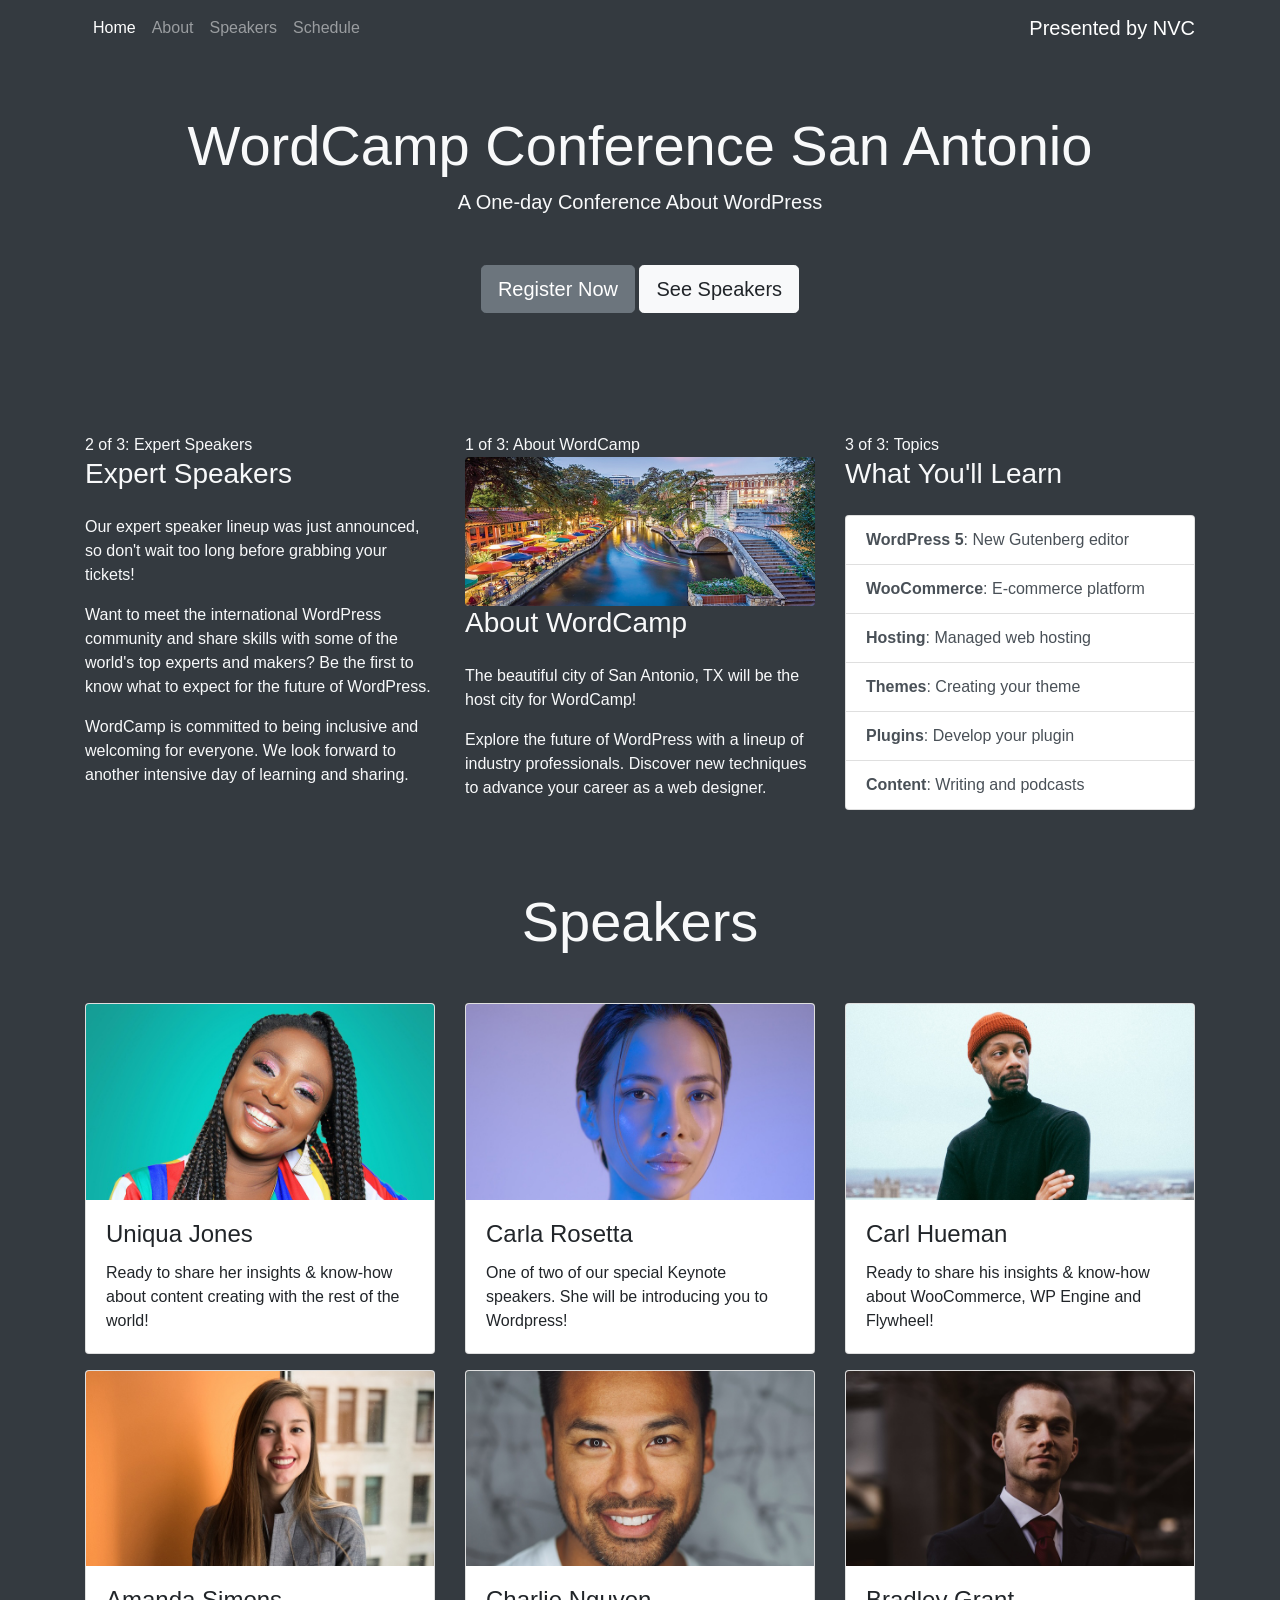
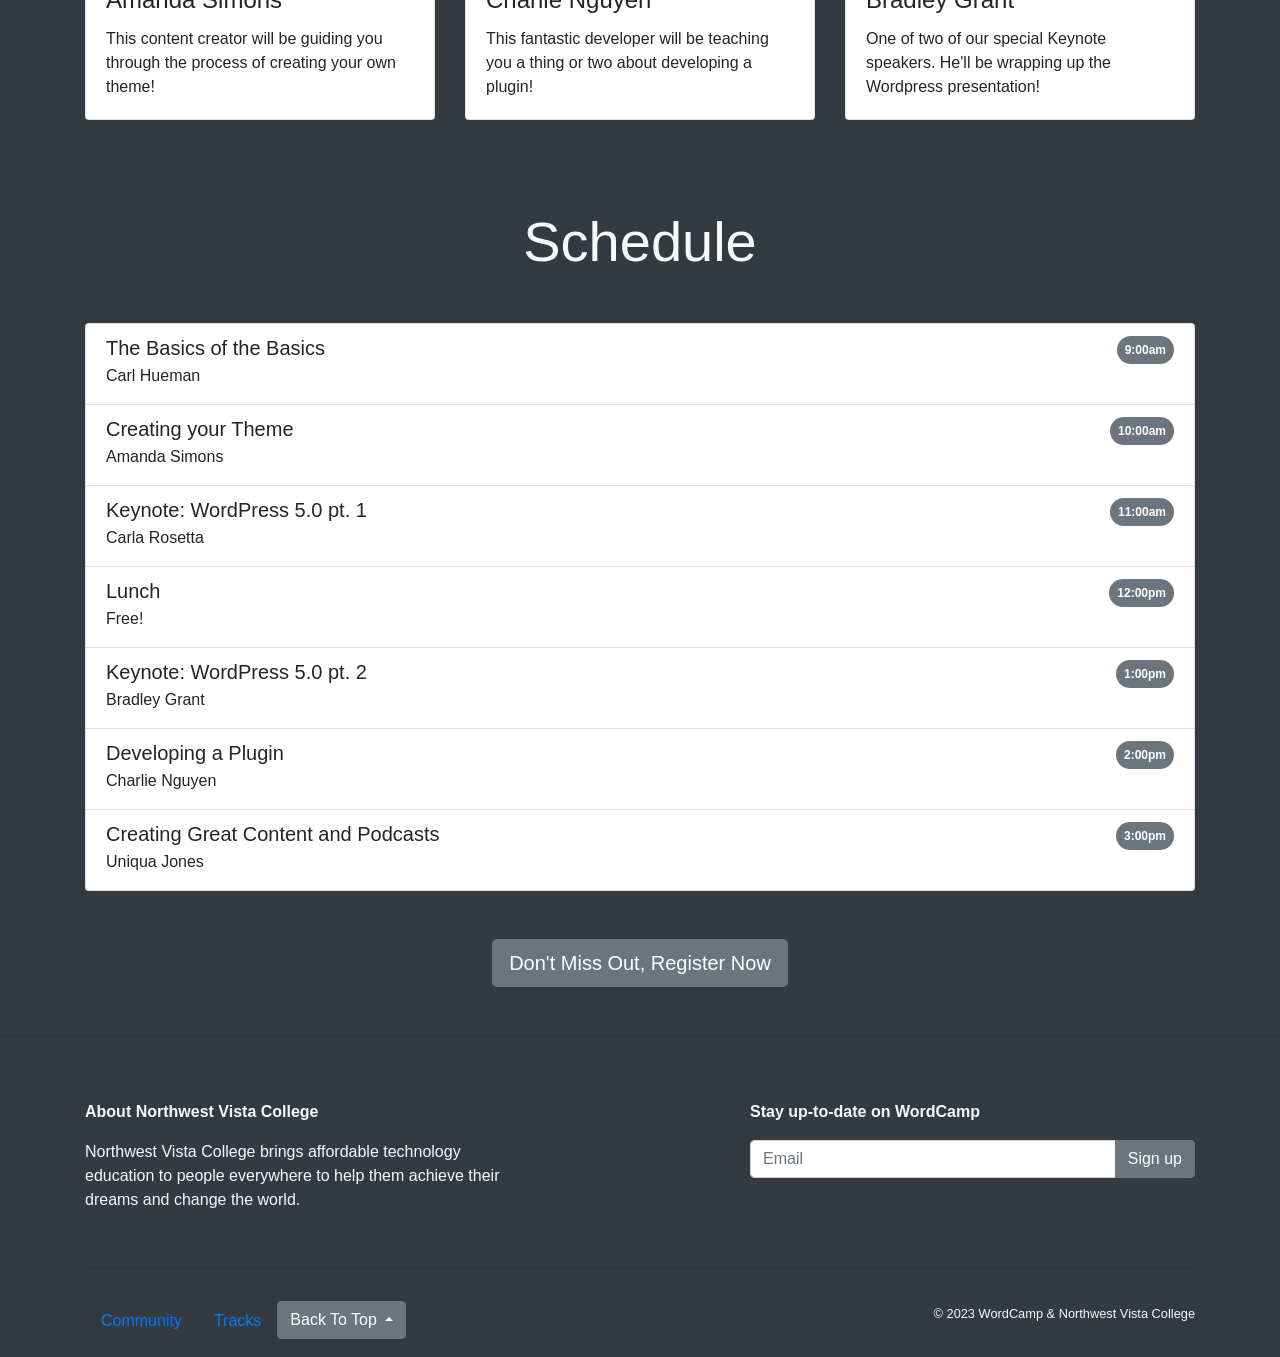
==== index.html @ da89e48f "personalizations" ====
<!doctype html>
<html lang="en">
  <head>
  
    <meta charset="utf-8">
    <meta name="viewport" content="width=device-width, initial-scale=1, shrink-to-fit=no">

 
    <link rel="stylesheet" href="https://cdn.jsdelivr.net/npm/bootstrap@4.3.1/dist/css/bootstrap.min.css" integrity="sha384-ggOyR0iXCbMQv3Xipma34MD+dH/1fQ784/j6cY/iJTQUOhcWr7x9JvoRxT2MZw1T" crossorigin="anonymous">

    <title>WordCamp Conference San Antonio</title>
  </head>
  <body class="bg-dark" data-spy="scroll" data-target=".navbar" id="Home">
    <!-- navbar -->
    <nav class="navbar navbar-expand-lg navbar-dark bg-dark fixed-top">
  <div class="container">
    <a class="navbar-brand order-1 mr-0" href="#" target="_blank">Presented by NVC</a>
    <button class="navbar-toggler" type="button" data-toggle="collapse" data-target="#navbarSupportedContent" aria-controls="navbarSupportedContent" aria-expanded="false" aria-label="Toggle navigation">
      <span class="navbar-toggler-icon"></span>
    </button>
    <div class="collapse navbar-collapse" id="navbarSupportedContent">
      <ul class="navbar-nav mr-auto">
        <li class="nav-item">
          <a class="nav-link" href="#Home">Home <span class="sr-only">(current)</span></a>
        </li>
        <li class="nav-item">
          <a class="nav-link" href="#About">About</a>
        </li>
        <li class="nav-item">
          <a class="nav-link" href="#Speakers">Speakers</a>
        </li>
        <li class="nav-item">
          <a class="nav-link" href="#Schedule">Schedule</a>
        </li>
      </div>
    </div>
  </div>
</nav>
<!-- /navbar -->
<!-- jumbotron -->
<div class="jumbotron jumbotron-fluid bg-dark text-light">
  <div class="container text-sm-center pt-5">
    <h1 class="display-4">WordCamp Conference San Antonio</h1>
    <p class="lead">A One-day Conference About WordPress</p>
    <div class="mt-5">
  <button type="button" class="btn btn-secondary btn-lg" data-toggle="modal" data-target="#register">Register Now</button>
  <a class="btn btn-light btn-lg" href="#Speakers">See Speakers</a>
</div>
  </div>
</div>
<!-- /jumbotron -->
    <div class="container pt-4" id="About">
  <!-- about -->
  <div class="row text-light">
    <div class="col-lg order-lg-2">
      1 of 3: About WordCamp
      <img class="img-fluid rounded" src="downtownSA.jpg" alt="Photo of the Riverwalk at downtown San Antonio, TX">
      <h3 class="mb-4">About WordCamp</h3>
<p>The beautiful city of San Antonio, TX will be the host city for WordCamp!</p>
<p>Explore the future of WordPress with a lineup of industry professionals. Discover new techniques to advance your career as a web designer.</p>
    </div>
    <div class="col-lg order-lg-1">
      2 of 3: Expert Speakers
      <h3 class="mb-4">Expert Speakers</h3>
<p>Our expert speaker lineup was just announced, so don't wait too long before grabbing your tickets!</p>
<p>Want to meet the international WordPress community and share skills with some of the world's top experts and makers? Be the first to know what to expect for the future of WordPress.</p>
<p>WordCamp is committed to being inclusive and welcoming for everyone. We look forward to another intensive day of learning and sharing.</p>
    </div>
    <div class="col-lg order-3">
      3 of 3: Topics
      <h3 class="mb-4">What You'll Learn</h3>
<div class="list-group">
  <a href="#" class="list-group-item list-group-item-action"><strong>WordPress 5</strong>: New Gutenberg editor</a>
  <a href="#" class="list-group-item list-group-item-action"><strong>WooCommerce</strong>: E-commerce platform</a>
  <a href="#" class="list-group-item list-group-item-action"><strong>Hosting</strong>: Managed web hosting</a>
  <a href="#" class="list-group-item list-group-item-action"><strong>Themes</strong>: Creating your theme</a>
  <a href="#" class="list-group-item list-group-item-action"><strong>Plugins</strong>: Develop your plugin</a>
  <a href="#" class="list-group-item list-group-item-action"><strong>Content</strong>: Writing and podcasts</a>
</div>
    </div>
  </div>
  <!-- /about -->
</div>
<!-- Modal -->
<div class="modal fade" id="register" tabindex="-1" role="dialog" aria-labelledby="registerLabel" aria-hidden="true">
  <div class="modal-dialog" role="document">
    <div class="modal-content">
      <div class="modal-header">
        <h5 class="modal-title" id="register">Register for WordCamp Conference</h5>
        <button type="button" class="close" data-dismiss="modal" aria-label="Close">
          <span aria-hidden="true">&times;</span>
        </button>
      </div>
      <div class="modal-body">
<div class="alert alert-dark alert-dismissible fade show" role="alert">
  <strong>Hurry!</strong> Early bird registration ends in two days.
  <button type="button" class="close" data-dismiss="alert" aria-label="Close">
    <span aria-hidden="true">&times;</span>
  </button>
</div>
<form>
  <h5>Basic Information</h5>
  <div class="form-group">
    <label for="inputName">Name:</label>
    <input type="text" class="form-control" id="inputName" placeholder="Name">
  </div>
  <div class="form-group">
    <label for="inputEmail">Email:</label>
    <input type="text" class="form-control" id="inputEmail" placeholder="Email">
  </div>

  <div class="form-group">
  <label for="inputJobRole">Job Role:</label>
  <select id="inputJobRole" class="form-control">
  <option selected>Select</option>
  <option value="1">Web Designer</option>
  <option value="2">WordPress Developer</option>
  <option value="3">Content Creator</option>
  <option>Other</option>
</select>
</div>
<hr>
<h5>Which Topics Interest You The Most?</h5>
<div class="form-group">
  <div class="form-check">
  <input type="checkbox" class="form-check-input" id="checkWordPressPlugins">
  <label class="form-check-label" for="checkWordPressPlugins">WordPress Plugins</label>
</div>
  <div class="form-check">
  <input type="checkbox" class="form-check-input" id="checkPHP">
  <label class="form-check-label" for="checkPHP">PHP</label>
</div>
  <div class="form-check">
  <input type="checkbox" class="form-check-input" id="checkCSSandJavascript">
  <label class="form-check-label" for="checkCSSandJavascript">CSS and Javascript</label>
</div>
  <div class="form-check">
  <input type="checkbox" class="form-check-input" id="checkContentCreation">
  <label class="form-check-label" for="checkContentCreation">Content Creation</label>
</div>
</div>
<hr>
<h5>Payment Information</h5>

    <div class="form-row">
    <div class="form-group col-6">
      <label for="inputCardNumber">Card Number:</label>
      <input type="text" class="form-control" id="inputCardNumber" placeholder="Card Number">
    </div>
    <div class="form-group col-3">
      <label for="inputZipCode">Zip Code:</label>
      <input type="text" class="form-control" id="inputZipCode" placeholder="Zip Code">
    </div>
    <div class="form-group col-3">
      <label for="inputCVV">CVV:</label>
      <input type="text" class="form-control" id="inputCVV" placeholder="CVV">
    </div>
  </div>

  <div class="form-row">
    <div class="form-group col-md-8">
  <label for="inputExpirationMonth">Expiration Month:</label>
  <select id="inputExpirationMonth" class="form-control">
  <option selected>Select</option>
  <option value="1">January</option>
  <option value="2">February</option>
  <option value="3">March</option>
  <option>April</option>
</select>
</div>
<div class="form-group col-md-4">
  <label for="inputExpirationYear">Expiration Year:</label>
  <select id="inputExpirationYear" class="form-control">
  <option selected>Select</option>
  <option value="1">2023</option>
  <option value="2">2024</option>
  <option value="3">2025</option>
  <option>2026</option>
</select>
</div>
</div>
</form>
      </div>
      <div class="modal-footer">
        <button type="button" class="btn btn-secondary" data-dismiss="modal">Close</button>
        <button type="button" class="btn btn-primary">Save changes</button>
      </div>
    </div>
  </div>
</div>
<!-- /Modal -->

<!-- speakers -->
<div class="container pt-4">
<h2 id="Speakers" class="display-4 text-center my-5 text-light">Speakers</h2>
<div class="row">
  <div class="col-md-6 col-lg-4">
    <div class="card mb-3">
  <img class="card-img-top" src="uniquajones.jpg" alt="Uniqua Jones">
  <div class="card-body">
    <h4 class="card-title">Uniqua Jones</h4>
    <p class="card-text">Ready to share her insights &amp know-how about content creating with the rest of the world!</p>
  </div>
</div>
  </div>
  <div class="col-md-6 col-lg-4">
    <div class="card mb-3">
  <img class="card-img-top" src="carlarosetta.jpg" alt="Carla Rosetta">
  <div class="card-body">
    <h4 class="card-title">Carla Rosetta</h4>
    <p class="card-text">One of two of our special Keynote speakers. She will be introducing you to Wordpress!</p>
  </div>
</div>
  </div>
  <div class="col-md-6 col-lg-4">
    <div class="card mb-3">
  <img class="card-img-top" src="carlhueman.jpg" alt="Carl Hueman">
  <div class="card-body">
    <h4 class="card-title">Carl Hueman</h4>
    <p class="card-text"> Ready to share his insights &amp know-how about WooCommerce, WP Engine and Flywheel!</p>
  </div>
</div>
  </div>
  <div class="col-md-6 col-lg-4">
    <div class="card mb-3">
  <img class="card-img-top" src="amandasimons.jpg" alt="Amanda Simons">
  <div class="card-body">
    <h4 class="card-title">Amanda Simons</h4>
    <p class="card-text">This content creator will be guiding you through the process of creating your own theme!</p>
  </div>
</div>
  </div>
  <div class="col-md-6 col-lg-4">
    <div class="card mb-3">
  <img class="card-img-top" src="charlienguyen.jpg" alt="Charlie Nguyen">
  <div class="card-body">
    <h4 class="card-title">Charlie Nguyen</h4>
    <p class="card-text">This fantastic developer will be teaching you a thing or two about developing a plugin!</p>
  </div>
</div>
  </div>
  <div class="col-md-6 col-lg-4">
    <div class="card mb-3">
  <img class="card-img-top" src="bradleygrant.jpg" alt="Bradley Grant">
  <div class="card-body">
    <h4 class="card-title">Bradley Grant</h4>
    <p class="card-text">One of two of our special Keynote speakers. He'll be wrapping up the Wordpress presentation!</p>
  </div>
</div>
  </div>
</div>
</div>
<!-- /speakers -->

<!-- schedule -->
<div class="container pt-4">
<h2 id="Schedule" class="display-4 text-center my-5 text-light">Schedule</h2>
<ul class="list-group">
  <li class="list-group-item">
    <div class="d-flex justify-content-between">
      <h5 class="mb-1">The Basics of the Basics</h5>
      <span class="badge badge-pill badge-secondary p-2">9:00am</span>
    </div>
    <p class="mb-1">Carl Hueman</p>
  </li>
   <li class="list-group-item">
    <div class="d-flex justify-content-between">
      <h5 class="mb-1">Creating your Theme</h5>
      <span class="badge badge-pill badge-secondary p-2">10:00am</span>
    </div>
    <p class="mb-1">Amanda Simons</p>
  </li>
   <li class="list-group-item">
    <div class="d-flex justify-content-between">
      <h5 class="mb-1">Keynote: WordPress 5.0 pt. 1</h5>
      <span class="badge badge-pill badge-secondary p-2">11:00am</span>
    </div>
    <p class="mb-1">Carla Rosetta</p>
  </li>
   <li class="list-group-item">
    <div class="d-flex justify-content-between">
      <h5 class="mb-1">Lunch</h5>
      <span class="badge badge-pill badge-secondary p-2">12:00pm</span>
    </div>
    <p class="mb-1">Free!</p>
  </li>
   <li class="list-group-item">
    <div class="d-flex justify-content-between">
      <h5 class="mb-1">Keynote: WordPress 5.0 pt. 2</h5>
      <span class="badge badge-pill badge-secondary p-2">1:00pm</span>
    </div>
    <p class="mb-1">Bradley Grant</p>
  </li>
   <li class="list-group-item">
    <div class="d-flex justify-content-between">
      <h5 class="mb-1">Developing a Plugin</h5>
      <span class="badge badge-pill badge-secondary p-2">2:00pm</span>
    </div>
    <p class="mb-1">Charlie Nguyen</p>
  </li>
  <li class="list-group-item">
    <div class="d-flex justify-content-between">
      <h5 class="mb-1">Creating Great Content and Podcasts</h5>
      <span class="badge badge-pill badge-secondary p-2">3:00pm</span>
    </div>
    <p class="mb-1">Uniqua Jones</p>
  </li>
</ul>
</div>
<!-- /schedule -->
<!-- callout button -->
<button type="button" class="btn btn-secondary btn-lg d-block mx-auto my-5" data-toggle="modal" data-target="#register">Don't Miss Out, Register Now</button>
<!-- signup form -->
<hr>
<div class="container pt-4">
<div class="row py-4 text-light">
  <div class="col-md col-xl-5">
    <p><strong>About Northwest Vista College</strong></p>
    <p>Northwest Vista College brings affordable technology education to people everywhere to help them achieve their dreams and change the world.</p>
  </div>
  <div class="col-md col-xl-5 ml-auto">
    <p><strong>Stay up-to-date on WordCamp</strong></p>
    <div class="input-group mb-3">
      <input type="text" class="form-control" placeholder="Email" aria-label="Email" aria-describedby="button-addon2">
      <div class="input-group-append">
        <button class="btn btn-secondary" type="button" id="button-addon2">Sign up</button>
      </div>
    </div>
  </div>
</div>
<hr>
<!-- /signup form -->
<!-- footer -->
  <div class="row py-3">
    <div class="col-md-7">
      <ul class="nav">
        <li class="nav-item">
          <a class="nav-link" href="#">Community</a>
        </li>
        <li class="nav-item">
          <a class="nav-link" href="#">Tracks</a>
        </li>
        <li class="nav-item">
<div class="btn-group dropup">
  <button class="btn btn-secondary dropdown-toggle" type="button" id="dropdownMenuButton" data-toggle="dropdown" aria-haspopup="true" aria-expanded="false">
    Back To Top
  </button>
  <div class="dropdown-menu" aria-labelledby="dropdownMenuButton">
    <a class="dropdown-item" href="#Home">Home</a>
    <a class="dropdown-item" href="#About">About</a>
    <a class="dropdown-item" href="#Speakers">Speakers</a>
  </div>
</div>
        </li>
      </ul>
    </div>
    <div class="col-md text-md-right text-light">
      <small>&copy; 2023 WordCamp &amp; Northwest Vista College</small>
    </div>
  </div>
</div>
<!-- /footer -->
<!-- /speakers -->
  
    <script src="https://code.jquery.com/jquery-3.3.1.slim.min.js" integrity="sha384-q8i/X+965DzO0rT7abK41JStQIAqVgRVzpbzo5smXKp4YfRvH+8abtTE1Pi6jizo" crossorigin="anonymous"></script>
    <script src="https://cdn.jsdelivr.net/npm/popper.js@1.14.7/dist/umd/popper.min.js" integrity="sha384-UO2eT0CpHqdSJQ6hJty5KVphtPhzWj9WO1clHTMGa3JDZwrnQq4sF86dIHNDz0W1" crossorigin="anonymous"></script>
    <script src="https://cdn.jsdelivr.net/npm/bootstrap@4.3.1/dist/js/bootstrap.min.js" integrity="sha384-JjSmVgyd0p3pXB1rRibZUAYoIIy6OrQ6VrjIEaFf/nJGzIxFDsf4x0xIM+B07jRM" crossorigin="anonymous"></script>
  </body>
</html>
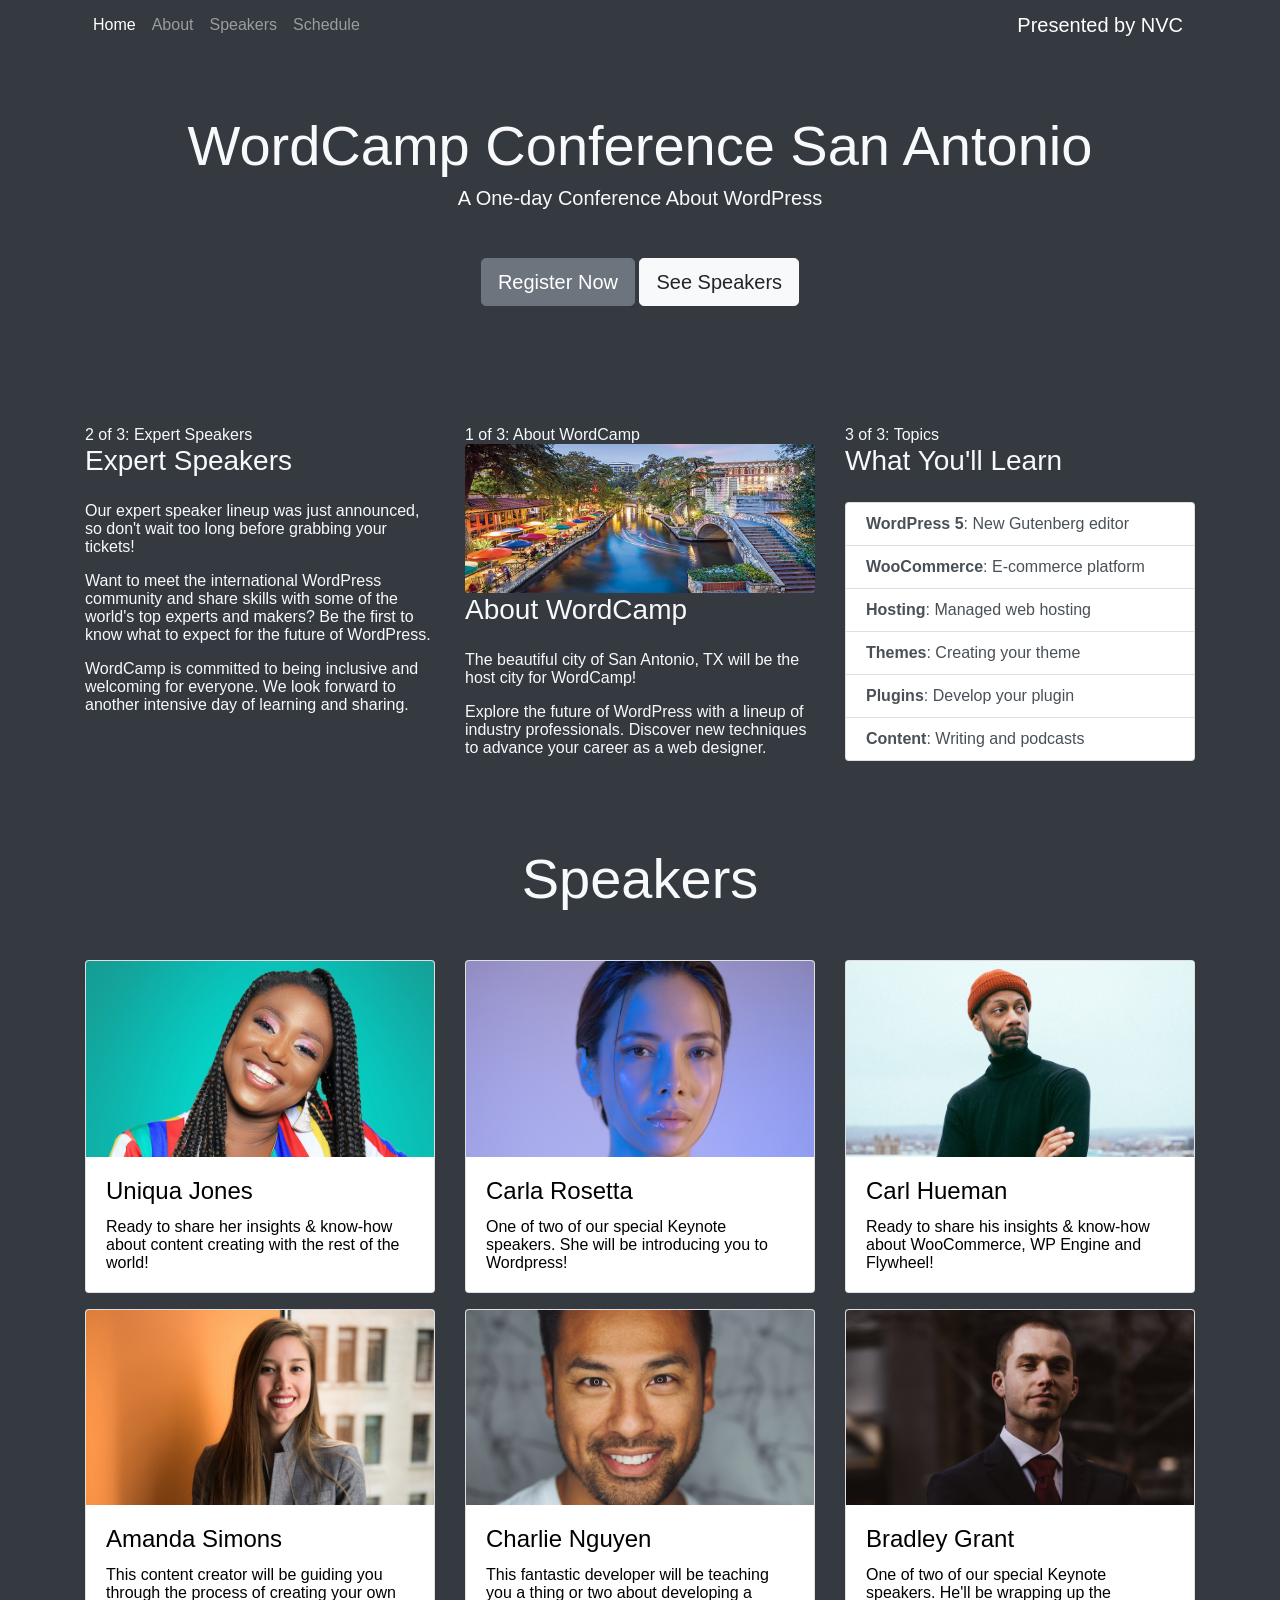
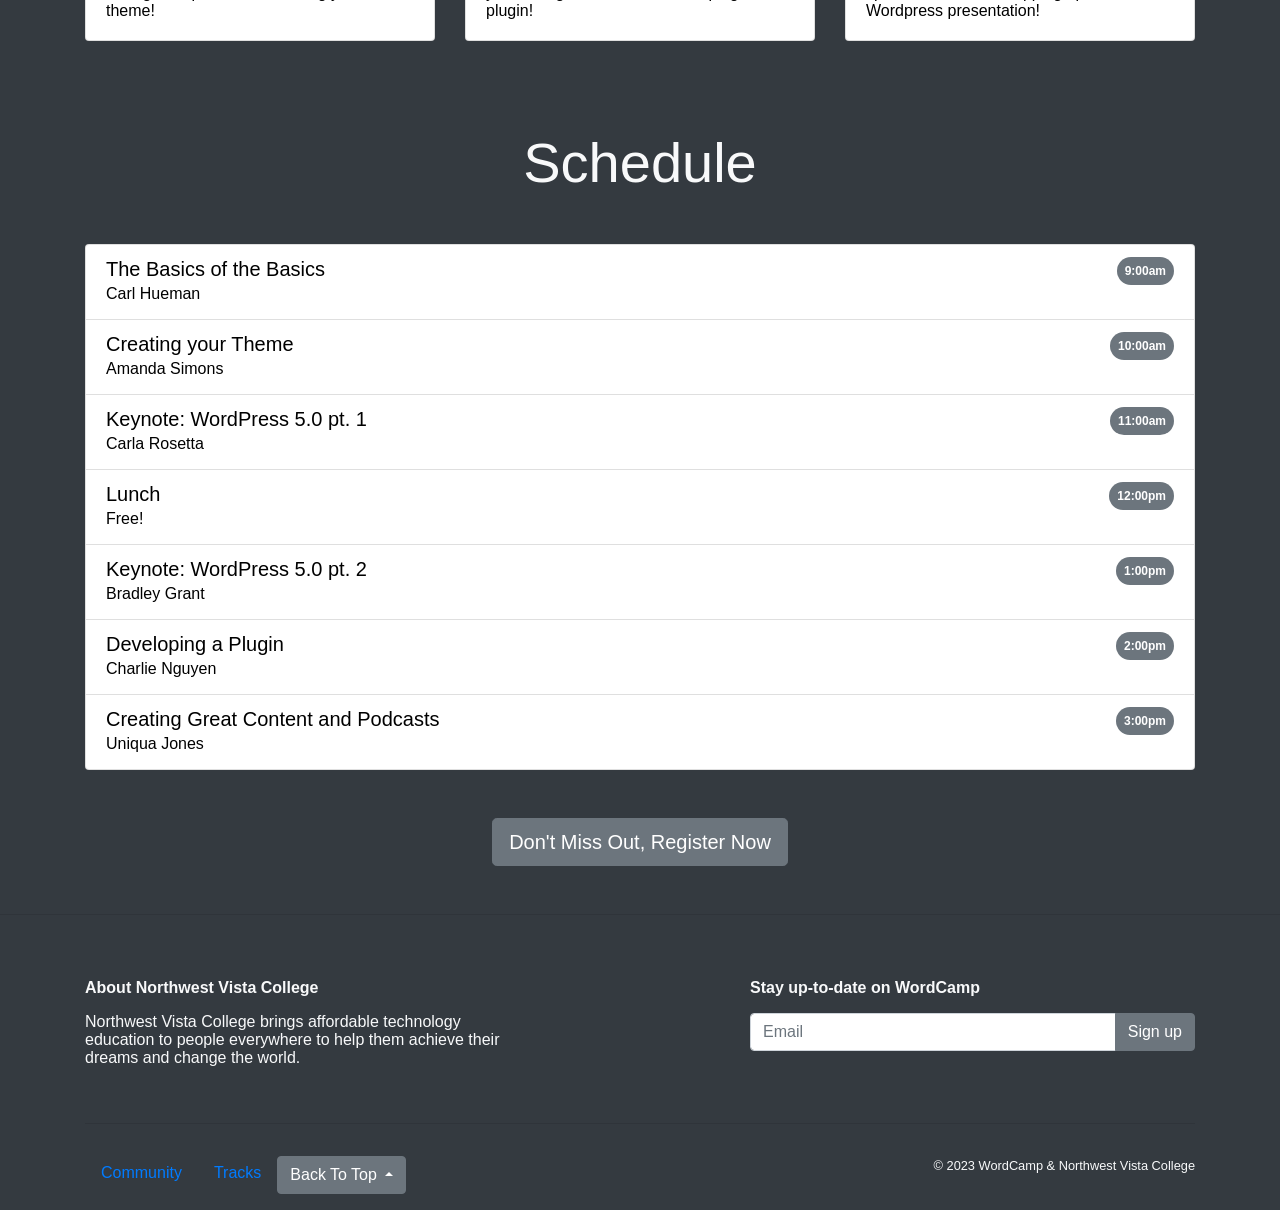
==== commit 1ef06893: "scss" ====
--- a/index.html
+++ b/index.html
@@ -7,6 +7,7 @@
 
  
     <link rel="stylesheet" href="https://cdn.jsdelivr.net/npm/bootstrap@4.3.1/dist/css/bootstrap.min.css" integrity="sha384-ggOyR0iXCbMQv3Xipma34MD+dH/1fQ784/j6cY/iJTQUOhcWr7x9JvoRxT2MZw1T" crossorigin="anonymous">
+    <link rel="stylesheet" href="styles.css">
 
     <title>WordCamp Conference San Antonio</title>
   </head>
@@ -54,7 +55,7 @@
   <div class="row text-light">
     <div class="col-lg order-lg-2">
       1 of 3: About WordCamp
-      <img class="img-fluid rounded" src="downtownSA.jpg" alt="Photo of the Riverwalk at downtown San Antonio, TX">
+      <img class="img-fluid rounded" src="images/downtownSA.jpg" alt="Photo of the Riverwalk at downtown San Antonio, TX">
       <h3 class="mb-4">About WordCamp</h3>
 <p>The beautiful city of San Antonio, TX will be the host city for WordCamp!</p>
 <p>Explore the future of WordPress with a lineup of industry professionals. Discover new techniques to advance your career as a web designer.</p>
@@ -196,7 +197,7 @@
 <div class="row">
   <div class="col-md-6 col-lg-4">
     <div class="card mb-3">
-  <img class="card-img-top" src="uniquajones.jpg" alt="Uniqua Jones">
+  <img class="card-img-top" src="images/uniquajones.jpg" alt="Uniqua Jones">
   <div class="card-body">
     <h4 class="card-title">Uniqua Jones</h4>
     <p class="card-text">Ready to share her insights &amp know-how about content creating with the rest of the world!</p>
@@ -205,7 +206,7 @@
   </div>
   <div class="col-md-6 col-lg-4">
     <div class="card mb-3">
-  <img class="card-img-top" src="carlarosetta.jpg" alt="Carla Rosetta">
+  <img class="card-img-top" src="images/carlarosetta.jpg" alt="Carla Rosetta">
   <div class="card-body">
     <h4 class="card-title">Carla Rosetta</h4>
     <p class="card-text">One of two of our special Keynote speakers. She will be introducing you to Wordpress!</p>
@@ -214,7 +215,7 @@
   </div>
   <div class="col-md-6 col-lg-4">
     <div class="card mb-3">
-  <img class="card-img-top" src="carlhueman.jpg" alt="Carl Hueman">
+  <img class="card-img-top" src="images/carlhueman.jpg" alt="Carl Hueman">
   <div class="card-body">
     <h4 class="card-title">Carl Hueman</h4>
     <p class="card-text"> Ready to share his insights &amp know-how about WooCommerce, WP Engine and Flywheel!</p>
@@ -223,7 +224,7 @@
   </div>
   <div class="col-md-6 col-lg-4">
     <div class="card mb-3">
-  <img class="card-img-top" src="amandasimons.jpg" alt="Amanda Simons">
+  <img class="card-img-top" src="images/amandasimons.jpg" alt="Amanda Simons">
   <div class="card-body">
     <h4 class="card-title">Amanda Simons</h4>
     <p class="card-text">This content creator will be guiding you through the process of creating your own theme!</p>
@@ -232,7 +233,7 @@
   </div>
   <div class="col-md-6 col-lg-4">
     <div class="card mb-3">
-  <img class="card-img-top" src="charlienguyen.jpg" alt="Charlie Nguyen">
+  <img class="card-img-top" src="images/charlienguyen.jpg" alt="Charlie Nguyen">
   <div class="card-body">
     <h4 class="card-title">Charlie Nguyen</h4>
     <p class="card-text">This fantastic developer will be teaching you a thing or two about developing a plugin!</p>
@@ -241,7 +242,7 @@
   </div>
   <div class="col-md-6 col-lg-4">
     <div class="card mb-3">
-  <img class="card-img-top" src="bradleygrant.jpg" alt="Bradley Grant">
+  <img class="card-img-top" src="images/bradleygrant.jpg" alt="Bradley Grant">
   <div class="card-body">
     <h4 class="card-title">Bradley Grant</h4>
     <p class="card-text">One of two of our special Keynote speakers. He'll be wrapping up the Wordpress presentation!</p>
--- a/styles.css
+++ b/styles.css
@@ -0,0 +1,20 @@
+body {
+  font: 100% Avenir, Montserrat, Corbel, "URW Gothic", source-sans-pro, sans-serif;
+  color: #000000;
+}
+
+nav ul {
+  margin: 0;
+  padding: 0;
+  list-style: none;
+}
+nav li {
+  display: inline;
+}
+nav a {
+  display: inline;
+  padding: 6px 12px;
+  text-decoration: none;
+}
+
+/*# sourceMappingURL=styles.css.map */
